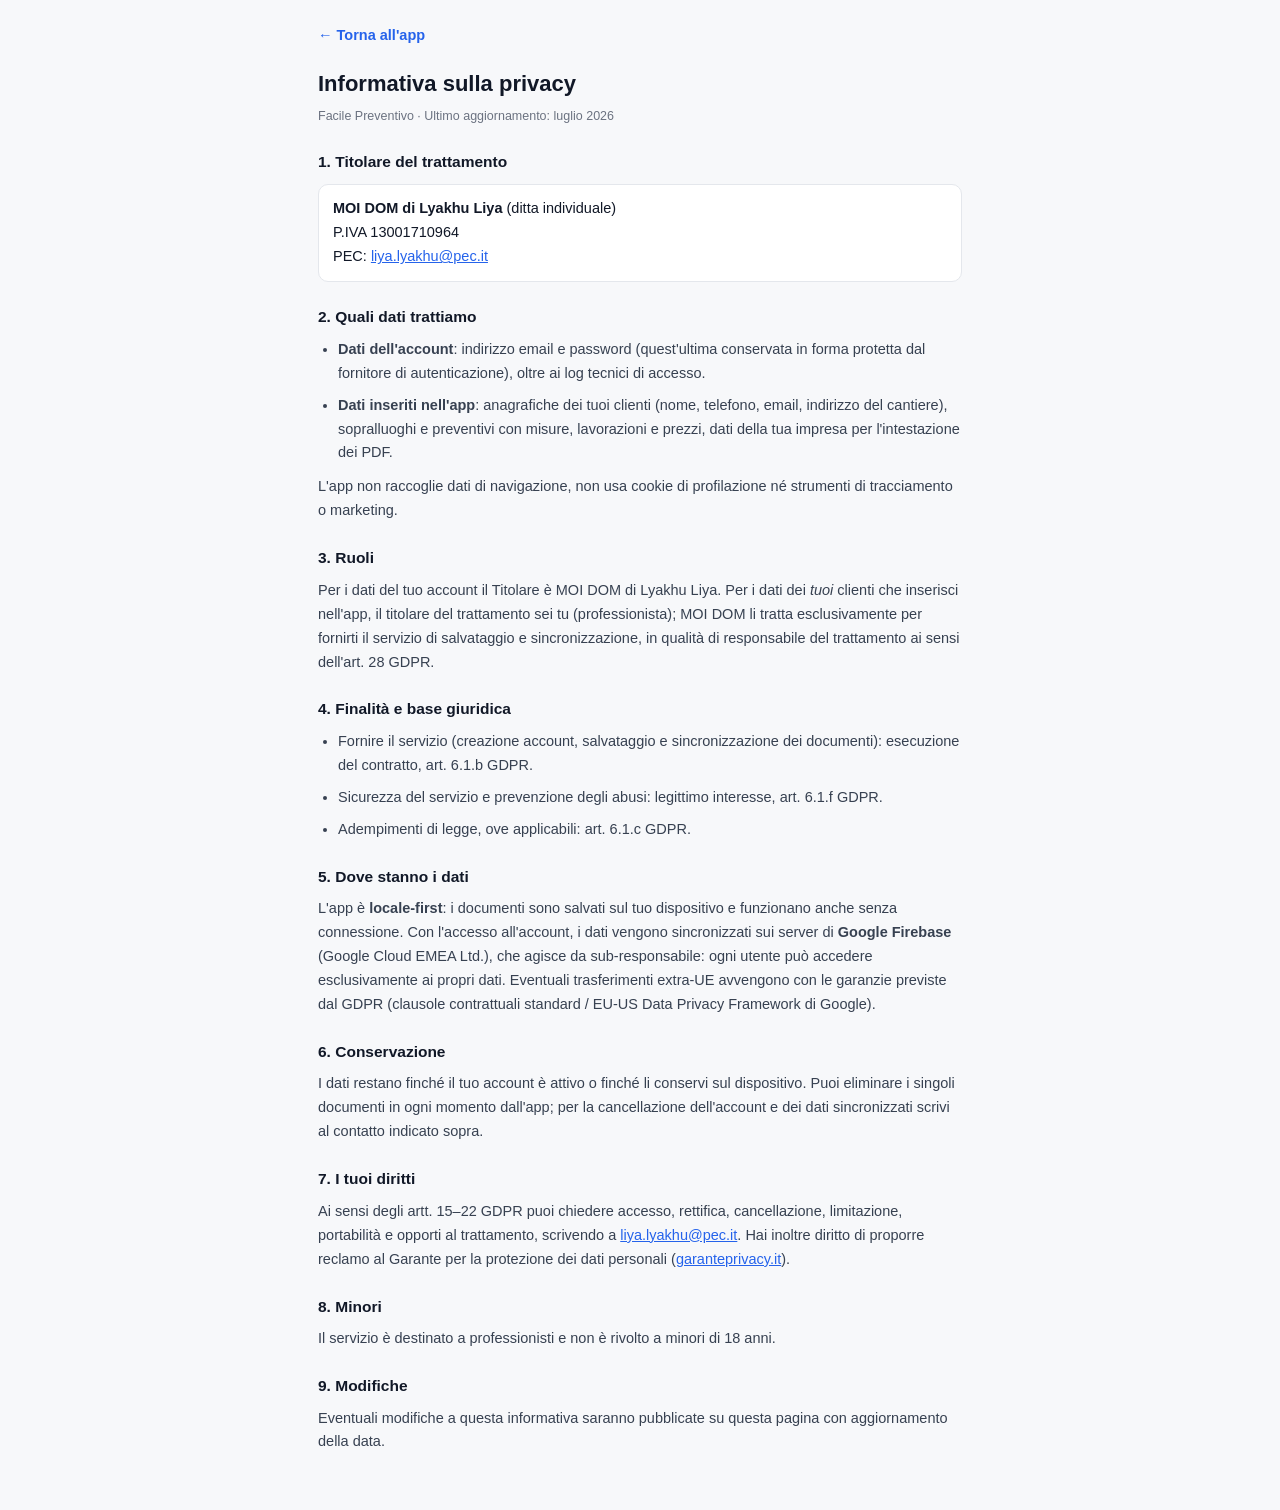
==== privacy.html @ c773d0a7 "Documenti legali: privacy policy e termini di servizio Nuove pagine privacy.html e termini.html inte" ====
<!DOCTYPE html>
<html lang="it">
<head>
<meta charset="UTF-8">
<meta name="viewport" content="width=device-width, initial-scale=1.0">
<title>Privacy Policy — Facile Preventivo</title>
<meta name="robots" content="noindex">
<link rel="stylesheet" href="style.css">
<style>
.legal{max-width:680px;margin:0 auto;padding:24px 18px 48px;font-size:14.5px;line-height:1.65;color:var(--text)}
.legal h1{font-size:22px;font-weight:800;margin-bottom:4px}
.legal .sub{font-size:12.5px;color:var(--sub);margin-bottom:22px}
.legal h2{font-size:15.5px;font-weight:800;margin:22px 0 8px}
.legal p, .legal li{color:#374151;margin-bottom:8px}
.legal ul{padding-left:20px;margin-bottom:10px}
.legal .box{background:var(--white);border:1.5px solid var(--border);border-radius:10px;padding:12px 14px;margin:10px 0}
.legal a{color:var(--accent)}
.legal .back{display:inline-block;margin-bottom:18px;font-weight:600;text-decoration:none}
</style>
</head>
<body>
<div class="legal">
<a class="back" href="index.html">← Torna all'app</a>
<h1>Informativa sulla privacy</h1>
<div class="sub">Facile Preventivo · Ultimo aggiornamento: luglio 2026</div>

<h2>1. Titolare del trattamento</h2>
<div class="box">
  <strong>MOI DOM di Lyakhu Liya</strong> (ditta individuale)<br>
  P.IVA 13001710964<br>
  PEC: <a href="mailto:liya.lyakhu@pec.it">liya.lyakhu@pec.it</a>
</div>

<h2>2. Quali dati trattiamo</h2>
<ul>
  <li><strong>Dati dell'account</strong>: indirizzo email e password (quest'ultima conservata in forma protetta dal fornitore di autenticazione), oltre ai log tecnici di accesso.</li>
  <li><strong>Dati inseriti nell'app</strong>: anagrafiche dei tuoi clienti (nome, telefono, email, indirizzo del cantiere), sopralluoghi e preventivi con misure, lavorazioni e prezzi, dati della tua impresa per l'intestazione dei PDF.</li>
</ul>
<p>L'app non raccoglie dati di navigazione, non usa cookie di profilazione né strumenti di tracciamento o marketing.</p>

<h2>3. Ruoli</h2>
<p>Per i dati del tuo account il Titolare è MOI DOM di Lyakhu Liya. Per i dati dei <em>tuoi</em> clienti che inserisci nell'app, il titolare del trattamento sei tu (professionista); MOI DOM li tratta esclusivamente per fornirti il servizio di salvataggio e sincronizzazione, in qualità di responsabile del trattamento ai sensi dell'art. 28 GDPR.</p>

<h2>4. Finalità e base giuridica</h2>
<ul>
  <li>Fornire il servizio (creazione account, salvataggio e sincronizzazione dei documenti): esecuzione del contratto, art. 6.1.b GDPR.</li>
  <li>Sicurezza del servizio e prevenzione degli abusi: legittimo interesse, art. 6.1.f GDPR.</li>
  <li>Adempimenti di legge, ove applicabili: art. 6.1.c GDPR.</li>
</ul>

<h2>5. Dove stanno i dati</h2>
<p>L'app è <strong>locale-first</strong>: i documenti sono salvati sul tuo dispositivo e funzionano anche senza connessione. Con l'accesso all'account, i dati vengono sincronizzati sui server di <strong>Google Firebase</strong> (Google Cloud EMEA Ltd.), che agisce da sub-responsabile: ogni utente può accedere esclusivamente ai propri dati. Eventuali trasferimenti extra-UE avvengono con le garanzie previste dal GDPR (clausole contrattuali standard / EU-US Data Privacy Framework di Google).</p>

<h2>6. Conservazione</h2>
<p>I dati restano finché il tuo account è attivo o finché li conservi sul dispositivo. Puoi eliminare i singoli documenti in ogni momento dall'app; per la cancellazione dell'account e dei dati sincronizzati scrivi al contatto indicato sopra.</p>

<h2>7. I tuoi diritti</h2>
<p>Ai sensi degli artt. 15–22 GDPR puoi chiedere accesso, rettifica, cancellazione, limitazione, portabilità e opporti al trattamento, scrivendo a <a href="mailto:liya.lyakhu@pec.it">liya.lyakhu@pec.it</a>. Hai inoltre diritto di proporre reclamo al Garante per la protezione dei dati personali (<a href="https://www.garanteprivacy.it" target="_blank" rel="noopener">garanteprivacy.it</a>).</p>

<h2>8. Minori</h2>
<p>Il servizio è destinato a professionisti e non è rivolto a minori di 18 anni.</p>

<h2>9. Modifiche</h2>
<p>Eventuali modifiche a questa informativa saranno pubblicate su questa pagina con aggiornamento della data.</p>
</div>
</body>
</html>
---- style.css ----
*,*::before,*::after{box-sizing:border-box;margin:0;padding:0}
:root{
  --bg:#F7F8FA;
  --white:#FFFFFF;
  --border:#E4E7EC;
  --text:#111827;
  --sub:#6B7280;
  --accent:#2563EB;
  --accent-lt:#EFF6FF;
  --green:#16A34A;
  --green-lt:#F0FDF4;
  --red:#DC2626;
  --red-lt:#FEF2F2;
  --orange:#D97706;
  --orange-lt:#FFFBEB;
  --gold:#B8956A;
  --radius:10px;
  --shadow:0 1px 3px rgba(0,0,0,.08),0 1px 2px rgba(0,0,0,.04);
  --shadow-md:0 4px 12px rgba(0,0,0,.1);
}
html{scroll-behavior:smooth}
body{font-family:-apple-system,BlinkMacSystemFont,'Segoe UI',sans-serif;background:var(--bg);color:var(--text);font-size:15px;line-height:1.5;min-height:100vh}
input,select,textarea,button{font-family:inherit;font-size:16px}
input,select,textarea{-webkit-appearance:none}

/* ── LAYOUT ── */
.app{display:flex;flex-direction:column;min-height:100vh}

/* ── HEADER ── */
.topnav{
  background:var(--white);
  border-bottom:1px solid var(--border);
  padding:0 16px;
  height:48px;
  display:flex;align-items:center;justify-content:space-between;
  position:sticky;top:0;z-index:100;
}
.brand{font-size:18px;font-weight:700;color:var(--text);letter-spacing:-.3px}
.brand span{color:var(--accent)}

/* ── BOTTOM TAB BAR ── */
.bottomnav{
  position:fixed;bottom:0;left:0;right:0;z-index:100;
  background:var(--white);
  border-top:1px solid var(--border);
  display:flex;
  padding-bottom:env(safe-area-inset-bottom);
}
.tab-item{
  flex:1;display:flex;flex-direction:column;align-items:center;justify-content:center;
  padding:8px 4px 6px;
  border:none;background:none;cursor:pointer;
  color:var(--sub);font-size:10px;font-weight:500;
  transition:color .15s;gap:3px;
  -webkit-tap-highlight-color:transparent;
}
.tab-item.active{color:var(--accent)}
.tab-icon{font-size:20px;line-height:1}
.tab-label{font-size:10px;font-weight:600}

/* ── PAGE ── */
.page{display:none;flex:1;padding:16px;padding-bottom:80px;max-width:600px;margin:0 auto;width:100%}
.page.active{display:block}

/* ── CARDS ── */
.card{background:var(--white);border-radius:var(--radius);border:1px solid var(--border);box-shadow:var(--shadow);margin-bottom:12px;overflow:hidden}
.card-header{padding:14px 16px;border-bottom:1px solid var(--border);display:flex;align-items:center;justify-content:space-between}
.card-title{font-size:14px;font-weight:600;color:var(--text);display:flex;align-items:center;gap:8px}
.card-icon{width:28px;height:28px;border-radius:8px;background:var(--accent-lt);display:flex;align-items:center;justify-content:center;font-size:14px;flex-shrink:0}
.card-body{padding:16px}

/* ── FORM ── */
.field{margin-bottom:12px}
.field:last-child{margin-bottom:0}
.label{display:block;font-size:12px;font-weight:500;color:var(--sub);margin-bottom:5px;text-transform:uppercase;letter-spacing:.4px}
.input,.select,.textarea{
  width:100%;padding:10px 12px;
  border:1.5px solid var(--border);border-radius:8px;
  background:var(--white);color:var(--text);
  font-size:16px;transition:border .15s;outline:none;
}
.input:focus,.select:focus,.textarea:focus{border-color:var(--accent)}
.textarea{resize:vertical;min-height:80px}
.row2{display:grid;grid-template-columns:1fr 1fr;gap:10px}
.row3{display:grid;grid-template-columns:1fr 1fr 1fr;gap:10px}

/* ── BUTTONS ── */
.btn{
  display:inline-flex;align-items:center;justify-content:center;gap:6px;
  padding:10px 16px;border-radius:8px;border:none;cursor:pointer;
  font-size:14px;font-weight:600;transition:all .15s;white-space:nowrap;
}
.btn-primary{background:var(--accent);color:#fff}
.btn-primary:hover{background:#1d4ed8}
.btn-secondary{background:var(--bg);color:var(--text);border:1.5px solid var(--border)}
.btn-secondary:hover{border-color:var(--accent);color:var(--accent)}
.btn-success{background:var(--green);color:#fff}
.btn-success:hover{background:#15803d}
.btn-danger{background:none;border:none;color:var(--red);cursor:pointer;padding:4px;line-height:1;font-size:16px}
.btn-sm{padding:7px 12px;font-size:13px}
.btn-full{width:100%}
.btn-row{display:flex;gap:8px;flex-wrap:wrap}

/* ── BADGE ── */
.badge{display:inline-flex;align-items:center;padding:3px 9px;border-radius:20px;font-size:12px;font-weight:600}
.badge-gray{background:#F3F4F6;color:#374151}
.badge-blue{background:var(--accent-lt);color:var(--accent)}
.badge-green{background:var(--green-lt);color:var(--green)}
.badge-red{background:var(--red-lt);color:var(--red)}
.badge-orange{background:var(--orange-lt);color:var(--orange)}

/* ── MESTIERE SELECTOR ── */
.mestiere-row{display:flex;flex-wrap:wrap;gap:8px;margin-bottom:12px}
.mestiere-btn{
  flex:1 1 100px;padding:10px 8px;border-radius:10px;border:1.5px solid var(--border);
  background:var(--white);cursor:pointer;text-align:center;transition:all .15s;
}
.mestiere-btn.on{background:var(--accent);border-color:var(--accent);color:#fff}
.mestiere-emoji{font-size:22px;display:block;margin-bottom:2px}
.mestiere-lbl{font-size:12px;font-weight:600}

/* ── STAT CARDS ── */
.stats{display:grid;grid-template-columns:1fr 1fr;gap:10px;margin-bottom:16px}
.stat{background:var(--white);border-radius:var(--radius);border:1px solid var(--border);padding:14px 16px}
.stat-val{font-size:24px;font-weight:700;color:var(--text);line-height:1}
.stat-lbl{font-size:12px;color:var(--sub);margin-top:4px}

/* ── PREVENTIVO LIST ── */
.prev-item{
  background:var(--white);border-radius:var(--radius);border:1px solid var(--border);
  padding:14px 16px;margin-bottom:8px;cursor:pointer;transition:box-shadow .15s;
}
.prev-item:hover{box-shadow:var(--shadow-md)}
.prev-item-top{display:flex;align-items:flex-start;justify-content:space-between;margin-bottom:6px}
.prev-item-name{font-weight:600;font-size:15px}
.prev-item-num{font-size:12px;color:var(--sub);margin-top:2px}
.prev-item-bottom{display:flex;align-items:center;justify-content:space-between}
.prev-item-tot{font-size:16px;font-weight:700;color:var(--accent)}
.prev-item-info{font-size:12px;color:var(--sub)}
.empty{text-align:center;padding:40px 20px;color:var(--sub)}
.empty-icon{font-size:40px;margin-bottom:12px}
.empty p{font-size:14px}

/* ── NUMERO PREVENTIVO ── */
.prev-number{
  display:inline-flex;align-items:center;gap:6px;
  background:var(--accent-lt);border:1.5px solid #BFDBFE;
  border-radius:8px;padding:6px 12px;
  font-size:13px;font-weight:700;color:var(--accent);
  margin-bottom:16px;
}

/* ── LOCALE CARD ── */
.locale-card{background:var(--white);border-radius:var(--radius);border:1px solid var(--border);margin-bottom:8px;overflow:hidden}
.locale-hdr{
  display:flex;align-items:center;justify-content:space-between;
  padding:12px 14px;cursor:pointer;
  transition:background .15s;
}
.locale-hdr:hover{background:var(--bg)}
.locale-hdr-l{display:flex;align-items:center;gap:10px;min-width:0;flex:1}
.locale-emoji{font-size:20px;width:36px;height:36px;background:var(--bg);border-radius:8px;display:flex;align-items:center;justify-content:center;flex-shrink:0}
.locale-hdr-name{font-weight:600;font-size:16px;border:none;background:none;padding:0;width:100%;color:var(--text)}
.locale-hdr-name:focus{outline:none;border-bottom:1.5px solid var(--accent)}
.locale-hdr-sub{font-size:12px;color:var(--sub);margin-top:1px}
.locale-hdr-r{display:flex;align-items:center;gap:8px;flex-shrink:0}
.locale-hdr-tot{font-weight:700;font-size:14px;color:var(--accent)}
.locale-arrow{color:var(--sub);font-size:12px;transition:transform .2s}
/* Chevron evidente (pulsante) per aprire/chiudere il locale */
.locale-toggle{width:30px;height:30px;border-radius:8px;background:var(--accent-lt);color:var(--accent);display:flex;align-items:center;justify-content:center;font-size:13px;font-weight:800;transition:transform .2s;flex-shrink:0;-webkit-tap-highlight-color:transparent}
.locale-toggle.open{transform:rotate(180deg)}
/* Chip "tocca per aggiungere" (lavorazioni suggerite/recenti) */
.chip-add{display:inline-flex;align-items:center;gap:4px;background:var(--white);color:var(--accent);border:1.5px dashed #BFDBFE;border-radius:20px;padding:5px 11px;font-size:12px;font-weight:600;cursor:pointer;-webkit-tap-highlight-color:transparent}
.chip-add:hover{background:var(--accent-lt)}
/* chip condizioni toccabili (elettricista/idraulico) */
.cond-chip{display:inline-flex;align-items:center;background:var(--white);color:var(--text);border:1.5px solid var(--border);border-radius:20px;padding:8px 14px;font-size:13px;font-weight:600;cursor:pointer;-webkit-tap-highlight-color:transparent;transition:all .12s}
.cond-chip:hover{border-color:var(--accent)}
.cond-chip.on{background:var(--accent);border-color:var(--accent);color:#fff}
/* selettore quantità −/+ per le lavorazioni */
.qstep{display:inline-flex;align-items:center;border:1.5px solid var(--border);border-radius:8px;overflow:hidden;flex:0 0 auto;background:var(--white)}
.qstep-btn{width:36px;height:40px;border:none;background:var(--bg);font-size:20px;font-weight:700;color:var(--accent);cursor:pointer;line-height:1;-webkit-tap-highlight-color:transparent;display:flex;align-items:center;justify-content:center}
.qstep-btn:active{background:var(--accent-lt)}
.qstep .qbox-step{width:52px;border:none;border-left:1.5px solid var(--border);border-right:1.5px solid var(--border);border-radius:0;height:40px;text-align:center;font-size:16px;font-weight:700;padding:0}
.lavoro-rowq-bot .qlbl{font-size:13px;color:var(--sub);font-weight:600}
.locale-arrow.open{transform:rotate(180deg)}
.locale-bdy{display:none;padding:14px;border-top:1px solid var(--border);background:var(--bg)}
.locale-bdy.open{display:block}

/* ── SUPERFICIE BADGE ── */
.sup-badge{
  background:var(--accent-lt);border-radius:8px;padding:8px 12px;
  font-size:13px;color:var(--accent);font-weight:600;margin-bottom:10px;
  display:flex;align-items:center;justify-content:space-between;
}

/* ── TOTALE BOX ── */
.totale-box{background:var(--text);border-radius:var(--radius);padding:16px;margin-top:4px}
.totale-row{display:flex;justify-content:space-between;font-size:14px;color:rgba(255,255,255,.6);padding:3px 0}
.totale-row.main{font-size:18px;font-weight:700;color:#fff;border-top:1px solid rgba(255,255,255,.15);margin-top:8px;padding-top:10px}
.totale-row.main span:last-child{color:#60A5FA}

/* ── SUP TOTALE ── */
.sup-totale{background:var(--green-lt);border:1px solid #BBF7D0;border-radius:8px;padding:10px 14px;margin-bottom:12px;display:none}
.sup-totale-val{font-size:18px;font-weight:700;color:var(--green)}
.sup-totale-lbl{font-size:12px;color:#166534}

/* ── SECTION LABEL ── */
.section-lbl{font-size:11px;font-weight:700;text-transform:uppercase;letter-spacing:.6px;color:var(--sub);margin:16px 0 8px}
.section-lbl:first-child{margin-top:0}

/* ── DIVIDER ── */
.divider{height:1px;background:var(--border);margin:14px 0}

/* ── COLLAPSIBLE SECTION (dropdown style) ── */
.collapse{border:1.5px solid var(--border);border-radius:8px;margin-bottom:10px;overflow:hidden;background:var(--white)}
.collapse-hdr{
  display:flex;align-items:center;justify-content:space-between;
  padding:10px 12px;cursor:pointer;font-size:13px;font-weight:600;color:var(--text);
  -webkit-tap-highlight-color:transparent;
}
.collapse-hdr:hover{background:var(--bg)}
.collapse-hdr .locale-arrow{font-size:11px}
.collapse-bdy{display:none;padding:10px 12px;border-top:1px solid var(--border)}
.collapse-bdy.open{display:block}
.collapse-summary{font-size:12px;color:var(--accent);font-weight:600}

/* ── CHECK LIST (lavori / condizioni) ── */
.check-list{display:flex;flex-direction:column;gap:6px}
.check-item{
  display:flex;align-items:center;gap:8px;padding:8px 10px;border-radius:8px;
  border:1.5px solid var(--border);cursor:pointer;font-size:13px;font-weight:500;
  transition:all .15s;background:var(--white);
}
.check-item:hover{border-color:var(--accent)}
.check-item.on{background:var(--accent-lt);border-color:var(--accent);color:var(--accent);font-weight:600}
.check-item input{accent-color:var(--accent);width:16px;height:16px;flex-shrink:0}
.chip-row{display:flex;flex-wrap:wrap;gap:6px;margin-top:8px}
.chip{
  display:inline-flex;align-items:center;gap:4px;
  background:var(--accent-lt);color:var(--accent);border-radius:20px;
  padding:4px 10px;font-size:12px;font-weight:600;
}
.chip button{background:none;border:none;color:var(--accent);cursor:pointer;font-size:13px;line-height:1;padding:0;display:flex}
.add-custom-row{display:flex;gap:6px;margin-top:8px}
.add-custom-row .input{font-size:16px;padding:8px 10px}

/* (foto rimosse dall'app) */

/* ── STATUS SELECT ── */
.status-select{appearance:none;-webkit-appearance:none;border:1.5px solid var(--border);border-radius:8px;padding:6px 26px 6px 10px;font-size:12px;font-weight:700;cursor:pointer;background-color:var(--white);color:var(--text);background-image:url("data:image/svg+xml;charset=UTF-8,%3Csvg xmlns='http://www.w3.org/2000/svg' width='10' height='6' viewBox='0 0 10 6'%3E%3Cpath d='M1 1l4 4 4-4' stroke='%23475467' fill='none' stroke-width='1.6' stroke-linecap='round' stroke-linejoin='round'/%3E%3C/svg%3E");background-repeat:no-repeat;background-position:right 9px center}

/* ── TOGGLE SWITCH ── */
.toggle-row{display:flex;align-items:center;justify-content:space-between;gap:10px;padding:4px 0}
.toggle-row .label{margin:0;text-transform:none;font-size:13px;font-weight:600;color:var(--text);letter-spacing:0}
.switch{position:relative;width:42px;height:24px;flex-shrink:0}
.switch input{opacity:0;width:0;height:0}
.slider{position:absolute;cursor:pointer;inset:0;background:var(--border);border-radius:24px;transition:.2s}
.slider::before{position:absolute;content:"";height:18px;width:18px;left:3px;bottom:3px;background:#fff;border-radius:50%;transition:.2s}
.switch input:checked+.slider{background:var(--accent)}
.switch input:checked+.slider::before{transform:translateX(18px)}

/* ── LAVORO ROW (preventivo: prezzo) ── */
.lavoro-row{display:flex;align-items:center;gap:8px;padding:8px 10px;border:1.5px solid var(--border);border-radius:8px;background:var(--white);margin-bottom:6px}
.lavoro-row .lavoro-nome{flex:1;font-size:13px;font-weight:500;min-width:0}
.lavoro-row .input{width:96px;font-size:16px;padding:8px;flex-shrink:0;text-align:right}
/* riga lavoro CON quantità (elettricista/idraulico/libero): Q.tà × Prezzo = Totale */
.lavoro-rowq{padding:8px 10px;border:1.5px solid var(--border);border-radius:8px;background:var(--white);margin-bottom:6px}
.lavoro-rowq-top{display:flex;align-items:center;gap:8px}
.lavoro-rowq-top .lavoro-nome{flex:1;font-size:13px;font-weight:500;min-width:0}
.lavoro-rowq-bot{display:flex;align-items:center;gap:6px;flex-wrap:wrap;margin-top:8px}
.lavoro-rowq-bot .qbox{width:78px;font-size:16px;padding:8px;text-align:right;border:1.5px solid var(--border);border-radius:8px;background:var(--white);flex:0 0 auto}
.lavoro-rowq-bot .qmul,.lavoro-rowq-bot .qeq{color:var(--sub);font-size:13px;flex:0 0 auto}
.lavoro-rowq-bot .qtot{margin-left:auto;font-size:14px;font-weight:700;color:var(--accent);white-space:nowrap}

/* ── PRINT dal modal PDF ── */
@page{size:A4;margin:14mm}
@media print{
  html,body{background:#fff!important}
  body > *{display:none!important}
  #pdfModal{display:block!important;position:static!important;overflow:visible!important;background:#fff!important}
  #pdfModalBar,#pdfCloseBar{display:none!important}
  #pdfModalContent{padding:0!important;max-width:100%!important;font-size:11px!important;line-height:1.45!important}
  /* Forza la stampa dei fondi colorati (header tabella e box totale scuri),
     altrimenti il browser li rende bianchi e il testo bianco sparisce */
  #pdfModalContent *{-webkit-print-color-adjust:exact!important;print-color-adjust:exact!important}
  #pdfModalContent table{width:100%!important;border-collapse:collapse!important}
  #pdfModalContent thead{display:table-header-group}
  #pdfModalContent tr,#pdfModalContent .no-break,#pdfModalContent .firme{page-break-inside:avoid}
  #pdfModalContent img{max-width:100%;page-break-inside:avoid}
}
#printFrame{display:none}

@media(max-width:420px){
  .row3{grid-template-columns:1fr 1fr}
  .stats{grid-template-columns:1fr 1fr}
}

/* ═══ Schermata di accesso (cancello) ═══ */
#authGate{position:fixed;inset:0;z-index:1000;background:var(--bg);display:flex;align-items:flex-start;justify-content:center;padding:32px 20px;overflow-y:auto}
#authGate .auth-box{background:var(--white);border:1px solid var(--border);border-radius:var(--radius);box-shadow:var(--shadow-md);padding:28px 22px;width:100%;max-width:360px;margin:auto}
#authGate .auth-brand{font-size:26px;font-weight:800;color:var(--text);text-align:center}
#authGate .auth-brand span{color:var(--accent)}
#authGate .auth-sub{text-align:center;color:var(--sub);font-size:14px;margin:6px 0 22px}
#authGate .auth-error{color:var(--red);font-size:13px;font-weight:600;text-align:center;min-height:18px;margin:8px 0}
#authGate .auth-or{text-align:center;color:var(--sub);font-size:12px;text-transform:uppercase;letter-spacing:.05em;margin:18px 0 12px}
#authGate .auth-busy{text-align:center;color:var(--sub);font-size:13px;margin-top:14px}
#authGate .btn[disabled]{opacity:.55;pointer-events:none}

/* ═══ Menu account nella topnav (tendina con "Esci") ═══ */
.topnav-right{position:relative}
.page-menu-btn{display:flex;align-items:center;gap:4px;background:none;border:none;cursor:pointer;font-size:12px;color:var(--sub);font-family:inherit;padding:6px 2px;-webkit-tap-highlight-color:transparent}
.page-menu-caret{font-size:9px;opacity:.7}
.account-menu{display:none;position:absolute;right:0;top:calc(100% + 6px);background:var(--white);border:1px solid var(--border);border-radius:10px;box-shadow:var(--shadow-md);min-width:210px;padding:8px;z-index:200}
.account-menu-email{font-size:12px;color:var(--sub);padding:8px 10px;word-break:break-all;border-bottom:1px solid var(--border);margin-bottom:6px}
.account-menu-item{display:block;width:100%;text-align:left;background:none;border:none;cursor:pointer;font-family:inherit;font-size:15px;font-weight:600;color:var(--text);padding:11px 10px;border-radius:8px}
.account-menu-item:active{background:var(--bg)}

/* ── SERRAMENTISTA: card serramento e disegno tecnico ── */
.serr-card{
  background:var(--white);
  border:1.5px solid var(--border);
  border-radius:10px;
  padding:10px 12px;
  margin-bottom:10px;
}
.serr-hdr{display:flex;align-items:center;justify-content:space-between;gap:8px;margin-bottom:8px}
.serr-title{font-size:13px;font-weight:700;color:var(--text);min-width:0;overflow:hidden;text-overflow:ellipsis;white-space:nowrap}
.serr-svg{
  display:flex;justify-content:center;align-items:center;
  padding:10px 6px;margin-bottom:10px;
  background:var(--bg);
  border:1px dashed var(--border);
  border-radius:8px;
}
.serr-svg svg{max-width:100%;height:auto}

/* ── MODULI: etichetta di gruppo tra le chip dei lavori importati ── */
.chip-group-lbl{
  width:100%;
  font-size:11px;
  font-weight:700;
  text-transform:uppercase;
  letter-spacing:.4px;
  color:var(--sub);
  margin-top:8px;
}

/* ── AUTH: link recupero password ── */
.auth-link{
  display:block;
  margin:-4px 0 8px auto;
  background:none;border:none;cursor:pointer;
  font-size:12.5px;font-weight:600;color:var(--accent);
  padding:4px 0;
}

/* ── MENU ACCOUNT: stato sincronizzazione ── */
.account-menu-sync{
  font-size:11px;color:var(--sub);
  padding:6px 12px 8px;
  border-bottom:1px solid var(--border);
  line-height:1.4;
}

/* ── GUIDA AL PRIMO UTILIZZO (tour con riflettore + card) ── */
#guidaOverlay{position:fixed;inset:0;z-index:400}
#guidaSpot{
  position:fixed;
  border-radius:12px;
  border:2px solid rgba(255,255,255,.9);
  box-shadow:0 0 0 9999px rgba(17,24,39,.68);
  transition:all .28s ease;
  pointer-events:none;
}
#guidaCard{
  position:fixed;left:50%;transform:translateX(-50%);
  width:min(360px, calc(100vw - 32px));
  background:#fff;border-radius:14px;padding:16px;
  box-shadow:0 8px 30px rgba(0,0,0,.3);
  transition:top .28s ease;
}
.guida-mock{display:flex;justify-content:center;margin-bottom:10px;background:var(--bg);border-radius:10px;padding:6px 0}
.guida-mock svg{max-width:100%;height:auto}
.guida-titolo{font-size:16px;font-weight:800;color:var(--text);margin-bottom:6px}
.guida-testo{font-size:13.5px;color:var(--sub);line-height:1.5;margin-bottom:14px}
.guida-footer{display:flex;align-items:center;justify-content:space-between;gap:10px}
.guida-dots{display:flex;gap:5px;flex-shrink:0}
.guida-dot{width:7px;height:7px;border-radius:50%;background:var(--border)}
.guida-dot.on{background:var(--accent)}
.guida-btns{display:flex;gap:8px}

/* ── AUTH: link legali sotto il cancello ── */
.auth-legal{
  margin-top:14px;
  text-align:center;
  font-size:11.5px;
  color:var(--sub);
  line-height:1.5;
}
.auth-legal a{color:var(--accent);font-weight:600}
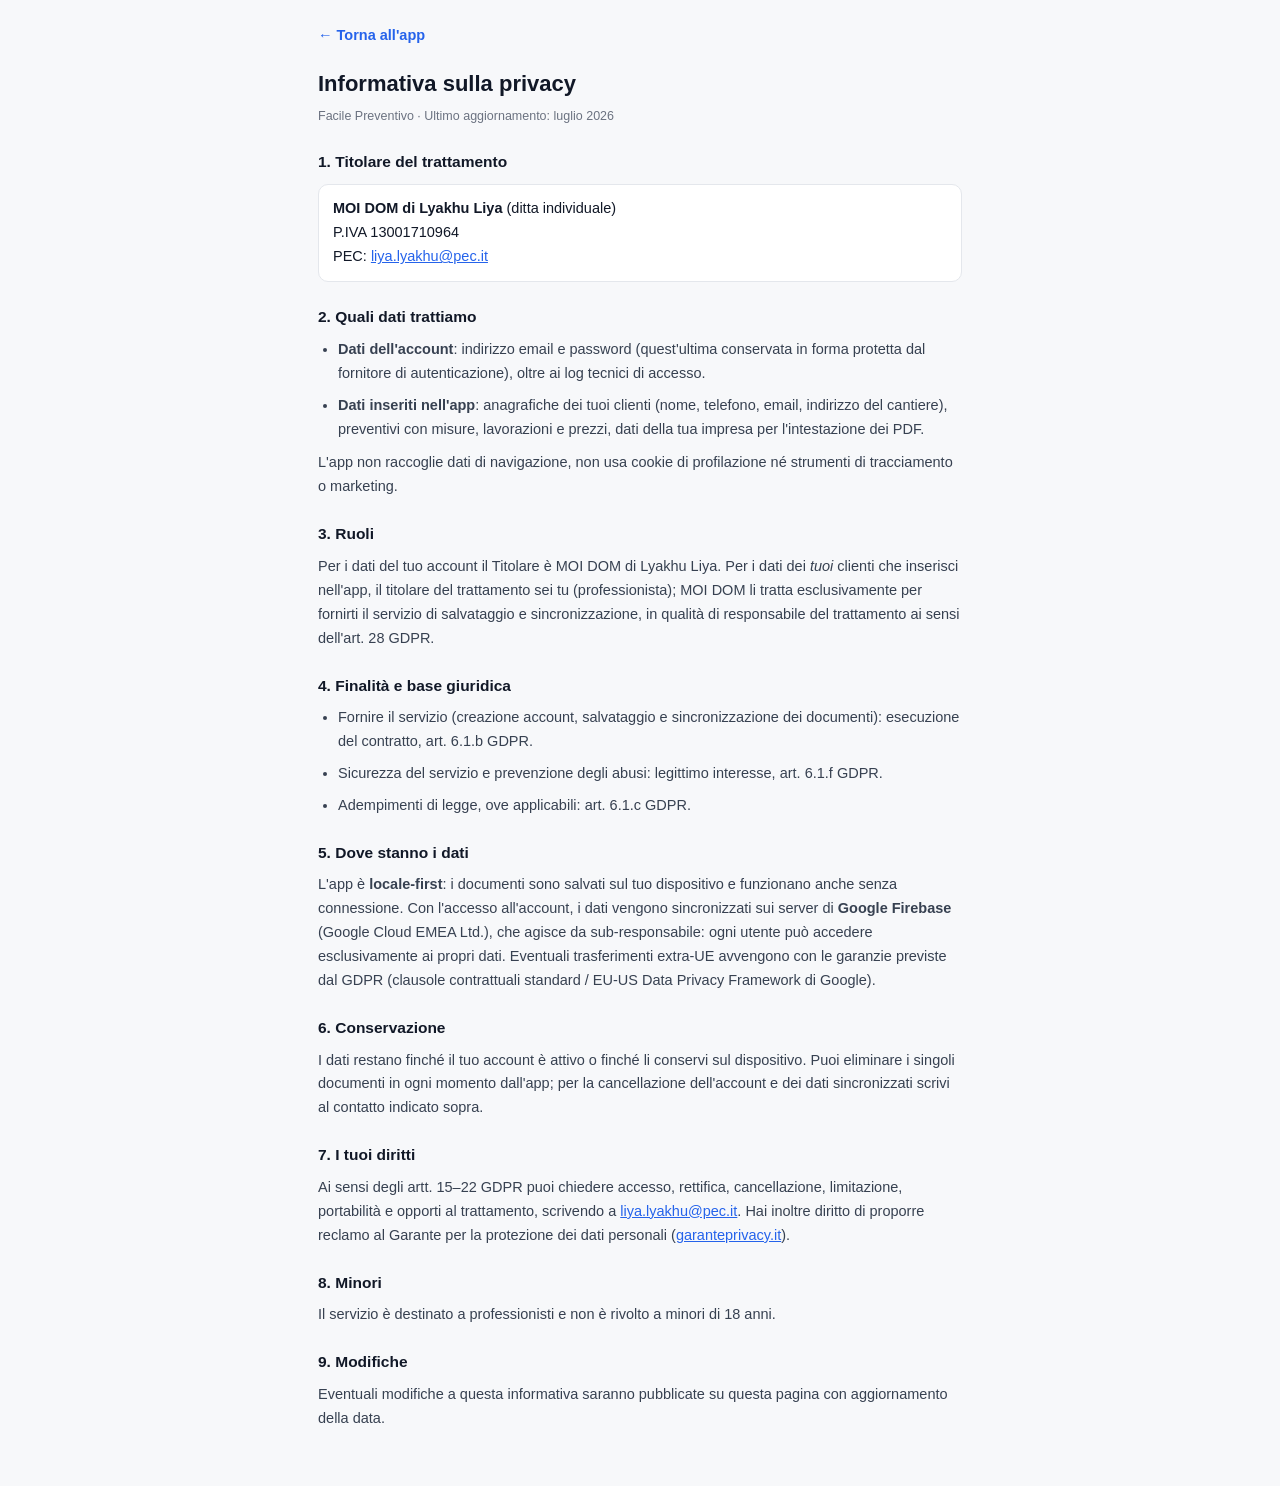
==== commit 2cb5eb03: "Preventivo a passi: niente mestieri né sopralluogo, scheda del locale con lavori, impianti, infissi " ====
--- a/privacy.html
+++ b/privacy.html
@@ -34,7 +34,7 @@
 <h2>2. Quali dati trattiamo</h2>
 <ul>
   <li><strong>Dati dell'account</strong>: indirizzo email e password (quest'ultima conservata in forma protetta dal fornitore di autenticazione), oltre ai log tecnici di accesso.</li>
-  <li><strong>Dati inseriti nell'app</strong>: anagrafiche dei tuoi clienti (nome, telefono, email, indirizzo del cantiere), sopralluoghi e preventivi con misure, lavorazioni e prezzi, dati della tua impresa per l'intestazione dei PDF.</li>
+  <li><strong>Dati inseriti nell'app</strong>: anagrafiche dei tuoi clienti (nome, telefono, email, indirizzo del cantiere), preventivi con misure, lavorazioni e prezzi, dati della tua impresa per l'intestazione dei PDF.</li>
 </ul>
 <p>L'app non raccoglie dati di navigazione, non usa cookie di profilazione né strumenti di tracciamento o marketing.</p>
 
--- a/style.css
+++ b/style.css
@@ -398,3 +398,140 @@
   line-height:1.5;
 }
 .auth-legal a{color:var(--accent);font-weight:600}
+
+/* ── ABBONAMENTO: paywall ── */
+.abbo-box{
+  background:#fff;border-radius:16px;
+  max-width:400px;margin:8vh auto 0;
+  padding:24px 20px 16px;text-align:center;
+  box-shadow:0 12px 40px rgba(0,0,0,.3);
+}
+.abbo-icona{font-size:40px;margin-bottom:8px}
+.abbo-titolo{font-size:19px;font-weight:800;color:var(--text);margin-bottom:10px}
+.abbo-testo{font-size:13.5px;color:var(--sub);line-height:1.55;margin-bottom:12px;text-align:left}
+.abbo-btns{display:flex;flex-direction:column;gap:8px;margin:14px 0 4px}
+.abbo-nonora{
+  background:none;border:none;cursor:pointer;
+  font-size:13px;font-weight:600;color:var(--sub);
+  padding:10px;width:100%;
+}
+
+/* ══════════ PREVENTIVO A PASSI (preventivo.js) ══════════ */
+.dash-nuovo{padding:14px 16px;font-size:16px;border-radius:12px;margin-bottom:14px}
+.page-wz{padding-bottom:calc(150px + env(safe-area-inset-bottom))}
+#wz{display:flex;flex-direction:column;gap:14px}
+.wz-head{display:flex;align-items:center;gap:10px}
+.wz-head-t{flex:1;min-width:0;display:flex;flex-direction:column;align-items:flex-start;text-align:left;background:none;border:none;padding:0;cursor:pointer;color:var(--text)}
+.wz-head-t u{text-decoration:none;color:var(--accent);font-weight:600}
+.wz-head-t b{font-size:18px;font-weight:800;letter-spacing:-.2px;white-space:nowrap;overflow:hidden;text-overflow:ellipsis}
+.wz-head-t span{font-size:12.5px;color:var(--sub)}
+.wz-ghost-sm{flex:0 0 auto;font-size:13px;font-weight:600;color:var(--accent);background:var(--white);border:1px solid var(--border);border-radius:999px;padding:8px 12px;cursor:pointer}
+.wz-steps{display:grid;grid-template-columns:repeat(4,1fr);gap:6px}
+.wz-st{display:flex;flex-direction:column;align-items:flex-start;gap:5px;background:none;border:none;padding:0;cursor:pointer;min-width:0;text-align:left}
+.wz-st i{display:block;width:100%;height:4px;border-radius:4px;background:var(--border)}
+.wz-st span{font-size:12px;font-weight:600;color:var(--sub);white-space:nowrap;overflow:hidden;text-overflow:ellipsis;max-width:100%}
+.wz-st.fatto i{background:var(--green)}
+.wz-st.ora i{background:var(--accent)}
+.wz-st.ora span{color:var(--text)}
+.wz-screen{display:flex;flex-direction:column;gap:14px;min-width:0}
+.wz-h2{font-size:20px;font-weight:800;letter-spacing:-.2px;margin-top:2px}
+.wz-lead{color:var(--sub);font-size:14px}
+.wz-lbl{display:block;font-size:11.5px;font-weight:600;color:var(--sub);text-transform:uppercase;letter-spacing:.5px;margin-bottom:5px}
+.wz-field{display:flex;flex-direction:column;min-width:0}
+.wz-input{width:100%;min-width:0;padding:11px 12px;border:1.5px solid var(--border);border-radius:11px;background:var(--white);color:var(--text);font-size:16px;outline:none;font-variant-numeric:tabular-nums}
+.wz-input:focus{border-color:var(--accent)}
+.wz-row2{display:grid;grid-template-columns:1fr 1fr;gap:10px}
+.wz-details{background:var(--white);border:1px solid var(--border);border-radius:12px;padding:10px 12px}
+.wz-details summary{cursor:pointer;font-size:13.5px;font-weight:600;color:var(--accent)}
+.wz-details[open] summary{margin-bottom:10px}
+.wz-details .wz-field{margin-bottom:10px}
+.wz-pick{display:grid;grid-template-columns:auto minmax(0,1fr);gap:4px 14px;align-items:center;text-align:left;padding:14px;border-radius:16px;border:1.5px solid var(--border);background:var(--white);cursor:pointer;color:var(--text)}
+.wz-pick.main{border-color:var(--accent);background:var(--accent-lt)}
+.wz-pick:disabled{opacity:.55;cursor:default}
+.wz-pick .wz-ico{grid-row:span 2;width:64px;height:52px;border-radius:12px;background:var(--bg);display:grid;place-items:center}
+.wz-pick.main .wz-ico{background:var(--white)}
+.wz-pick b{font-size:16px}
+.wz-pick > span:last-child{font-size:13px;color:var(--sub)}
+.wz-tag{display:inline-block;margin-left:6px;font-size:10.5px;font-weight:700;text-transform:uppercase;letter-spacing:.5px;color:var(--orange);vertical-align:2px}
+.wz-chips{display:flex;flex-wrap:wrap;gap:6px}
+.wz-chip{font-size:13px;font-weight:500;padding:8px 11px;border-radius:999px;border:1px solid var(--border);background:var(--white);color:var(--text);cursor:pointer}
+.wz-chip:active{background:var(--accent-lt)}
+.wz-rows{display:flex;flex-direction:column;gap:8px}
+.wz-editrow{display:flex;gap:8px;align-items:center}
+.wz-del{width:40px;height:40px;flex:0 0 auto;border-radius:10px;border:1px solid var(--border);background:var(--white);color:var(--sub);font-size:20px;line-height:1;cursor:pointer}
+.wz-add{width:100%;padding:12px;border-radius:14px;border:1.5px dashed var(--border);background:none;cursor:pointer;font-weight:600;color:var(--accent);font-size:15px}
+.wz-empty{font-size:13px;color:var(--sub)}
+.wz-row{display:grid;grid-template-columns:minmax(0,1fr) auto auto;gap:2px 10px;align-items:center;width:100%;text-align:left;padding:12px 12px 12px 14px;border-radius:14px;border:1px solid var(--border);background:var(--white);cursor:pointer;color:var(--text)}
+.wz-row .n{font-size:15px;font-weight:700;min-width:0;overflow:hidden;text-overflow:ellipsis;white-space:nowrap}
+.wz-row .d{grid-column:1;font-size:12.5px;color:var(--sub);font-variant-numeric:tabular-nums;min-width:0;overflow:hidden;text-overflow:ellipsis;white-space:nowrap}
+.wz-row .v{grid-row:1/span 2;grid-column:2;font-size:15px;font-weight:700;font-variant-numeric:tabular-nums;text-align:right}
+.wz-chev{grid-row:1/span 2;grid-column:3;width:18px;height:18px;fill:none;stroke:var(--sub);stroke-width:2;stroke-linecap:round}
+.wz-pill{display:inline-block;font-size:11.5px;font-weight:600;padding:5px 8px;border-radius:999px}
+.wz-pill.todo{background:var(--orange-lt);color:var(--orange)}
+.wz-sum{border:1px solid var(--border);border-radius:16px;overflow:hidden;background:var(--white)}
+.wz-sum-room{padding:12px 14px;border-bottom:1px solid var(--border)}
+.wz-sum-room:last-child{border-bottom:none}
+.wz-sum-room h3{font-size:15px;font-weight:700;margin-bottom:6px;display:flex;justify-content:space-between;gap:10px}
+.wz-ln{display:grid;grid-template-columns:minmax(0,1fr) auto;gap:2px 10px;font-size:13px;padding:3px 0}
+.wz-ln .q{grid-column:1;color:var(--sub);font-size:12px;font-variant-numeric:tabular-nums}
+.wz-ln .t{grid-row:1/span 2;grid-column:2;font-weight:600;align-self:center;font-variant-numeric:tabular-nums}
+.wz-tot{background:var(--white);border:1px solid var(--border);border-radius:16px;padding:14px;display:flex;flex-direction:column;gap:8px}
+.wz-tot .r{display:flex;justify-content:space-between;align-items:center;gap:10px;font-size:14px;font-variant-numeric:tabular-nums}
+.wz-tot .r.big{font-size:20px;font-weight:800;padding-top:8px;border-top:1px solid var(--border)}
+.wz-tot .r.big span:last-child{color:var(--accent)}
+.wz-mini{width:96px;padding:7px 9px;border:1.5px solid var(--border);border-radius:9px;background:var(--white);text-align:right;font-size:16px;font-variant-numeric:tabular-nums}
+select.wz-mini{width:auto;text-align:left}
+.wz-warn{font-size:13px;color:var(--orange);font-weight:600}
+.wz-cta{position:fixed;left:0;right:0;bottom:calc(58px + env(safe-area-inset-bottom));z-index:90;display:flex;align-items:center;gap:12px;
+  padding:10px max(16px, calc((100% - 568px)/2));background:var(--white);border-top:1px solid var(--border);box-shadow:0 -4px 14px rgba(0,0,0,.05)}
+.wz-cta-info{flex:1;min-width:0;font-size:12.5px;color:var(--sub)}
+.wz-cta-info b{display:block;font-size:16px;color:var(--text);font-variant-numeric:tabular-nums}
+.wz-primary{flex:0 0 auto;padding:13px 18px;border-radius:13px;border:none;cursor:pointer;background:var(--accent);color:#fff;font-size:15px;font-weight:700}
+.wz-full{width:100%}
+.wz-ghost{padding:11px 14px;border-radius:12px;border:1px solid var(--border);background:var(--white);cursor:pointer;font-weight:600;font-size:14px;color:var(--text)}
+.wz-toast{position:fixed;z-index:260;left:50%;transform:translateX(-50%);bottom:calc(140px + env(safe-area-inset-bottom));background:var(--text);color:#fff;font-size:13px;font-weight:600;padding:9px 14px;border-radius:999px;max-width:calc(100% - 32px);text-align:center;pointer-events:none}
+
+/* scheda del locale */
+.wz-sheet-bg{position:fixed;inset:0;z-index:250;background:rgba(17,24,39,.45);align-items:flex-end;justify-content:center}
+.wz-sheet{width:min(520px,100%);max-height:90vh;overflow:auto;-webkit-overflow-scrolling:touch;background:var(--white);border-radius:20px 20px 0 0;
+  padding:16px 16px calc(16px + env(safe-area-inset-bottom));display:flex;flex-direction:column;gap:12px;box-shadow:0 -8px 30px rgba(0,0,0,.2)}
+@media (min-width:640px){ .wz-sheet-bg{align-items:center;padding:24px} .wz-sheet{border-radius:20px} }
+.wz-sh-head{display:flex;align-items:center;justify-content:space-between;gap:10px}
+.wz-sh-head h3{font-size:19px;font-weight:800}
+.wz-sh-title{flex:1;min-width:0;font-size:19px;font-weight:800;border:none;border-bottom:1.5px dashed var(--border);padding:4px 0;background:none;color:var(--text);outline:none}
+.wz-sh-title:focus{border-bottom-color:var(--accent)}
+.wz-x{background:none;border:none;font-size:28px;line-height:1;color:var(--sub);cursor:pointer;padding:2px 6px}
+.wz-dims{display:grid;grid-template-columns:repeat(3,minmax(0,1fr));gap:8px}
+.wz-kv{display:grid;grid-template-columns:repeat(3,minmax(0,1fr));gap:8px}
+.wz-kv div{background:var(--bg);border-radius:12px;padding:9px 10px;display:flex;flex-direction:column;gap:2px;min-width:0}
+.wz-kv div.warn{background:var(--orange-lt)}
+.wz-kv span{font-size:11px;color:var(--sub);text-transform:uppercase;letter-spacing:.4px}
+.wz-kv b{font-size:15px;font-variant-numeric:tabular-nums}
+.wz-kv div.warn b{font-size:13px;font-weight:500}
+.wz-sec{display:flex;justify-content:space-between;align-items:baseline;gap:10px;margin-top:4px;font-size:11.5px;font-weight:700;text-transform:uppercase;letter-spacing:.6px;color:var(--sub)}
+.wz-sec small{text-transform:none;letter-spacing:0;font-weight:500;font-size:11.5px}
+.wz-lav{display:grid;grid-template-columns:auto minmax(0,1fr) auto;gap:4px 10px;align-items:center;padding:10px 12px;border:1px solid var(--border);border-radius:12px;cursor:pointer}
+.wz-lav.on{border-color:var(--accent);background:var(--accent-lt)}
+.wz-lav input[type=checkbox]{width:20px;height:20px;accent-color:var(--accent);grid-row:span 2;-webkit-appearance:checkbox;appearance:auto}
+.wz-lav .ln-n{font-weight:600;font-size:14px}
+.wz-lav .ln-q{grid-column:2;font-size:12px;color:var(--sub);font-variant-numeric:tabular-nums}
+.wz-lav .ln-q.warn{color:var(--orange);font-weight:600}
+.wz-lav .ln-p{grid-row:1/span 2;grid-column:3;display:flex;flex-direction:column;align-items:flex-end;gap:3px}
+.wz-lav .ln-p input{width:80px;padding:6px 8px;border:1.5px solid var(--border);border-radius:8px;text-align:right;background:var(--white);font-size:16px;font-variant-numeric:tabular-nums}
+.wz-lav .ln-p small{font-size:11px;color:var(--sub)}
+.wz-lav .nota{grid-column:2/-1;width:100%;min-width:0;padding:8px 10px;border:1.5px solid var(--border);border-radius:9px;background:var(--white);font-size:16px;margin-top:4px}
+.wz-inf{display:grid;grid-template-columns:104px minmax(0,1fr);gap:10px;padding:10px;border:1px solid var(--border);border-radius:12px}
+.wz-inf .dw{background:#fff;border:1px solid var(--border);border-radius:9px;display:grid;place-items:center;padding:6px;align-self:start}
+.wz-inf .dw svg{display:block;max-width:100%;height:auto}
+.wz-inf .g{display:grid;grid-template-columns:repeat(2,minmax(0,1fr));gap:6px}
+.wz-inf .w2{grid-column:1/-1;display:flex;gap:6px;align-items:flex-end}
+.wz-inf .w2 .f{flex:1}
+.wz-man{display:grid;grid-template-columns:repeat(3,minmax(0,1fr)) auto;gap:6px;align-items:end;padding:10px;border:1px solid var(--border);border-radius:12px}
+.wz-man .nm{grid-column:1/-1}
+.wz-inf .f,.wz-man .f{display:flex;flex-direction:column;gap:3px;min-width:0}
+.wz-inf .f span,.wz-man .f span{font-size:11px;color:var(--sub)}
+.wz-sheet .sm{width:100%;min-width:0;padding:7px 8px;border:1.5px solid var(--border);border-radius:9px;background:var(--white);font-size:16px;font-variant-numeric:tabular-nums}
+.wz-sheet select.sm{-webkit-appearance:menulist;appearance:auto}
+.wz-note{min-height:64px;resize:vertical}
+.wz-sh-foot{display:flex;justify-content:space-between;align-items:center;gap:10px;flex-wrap:wrap}
+.wz-sh-foot b{font-size:17px;font-variant-numeric:tabular-nums}
